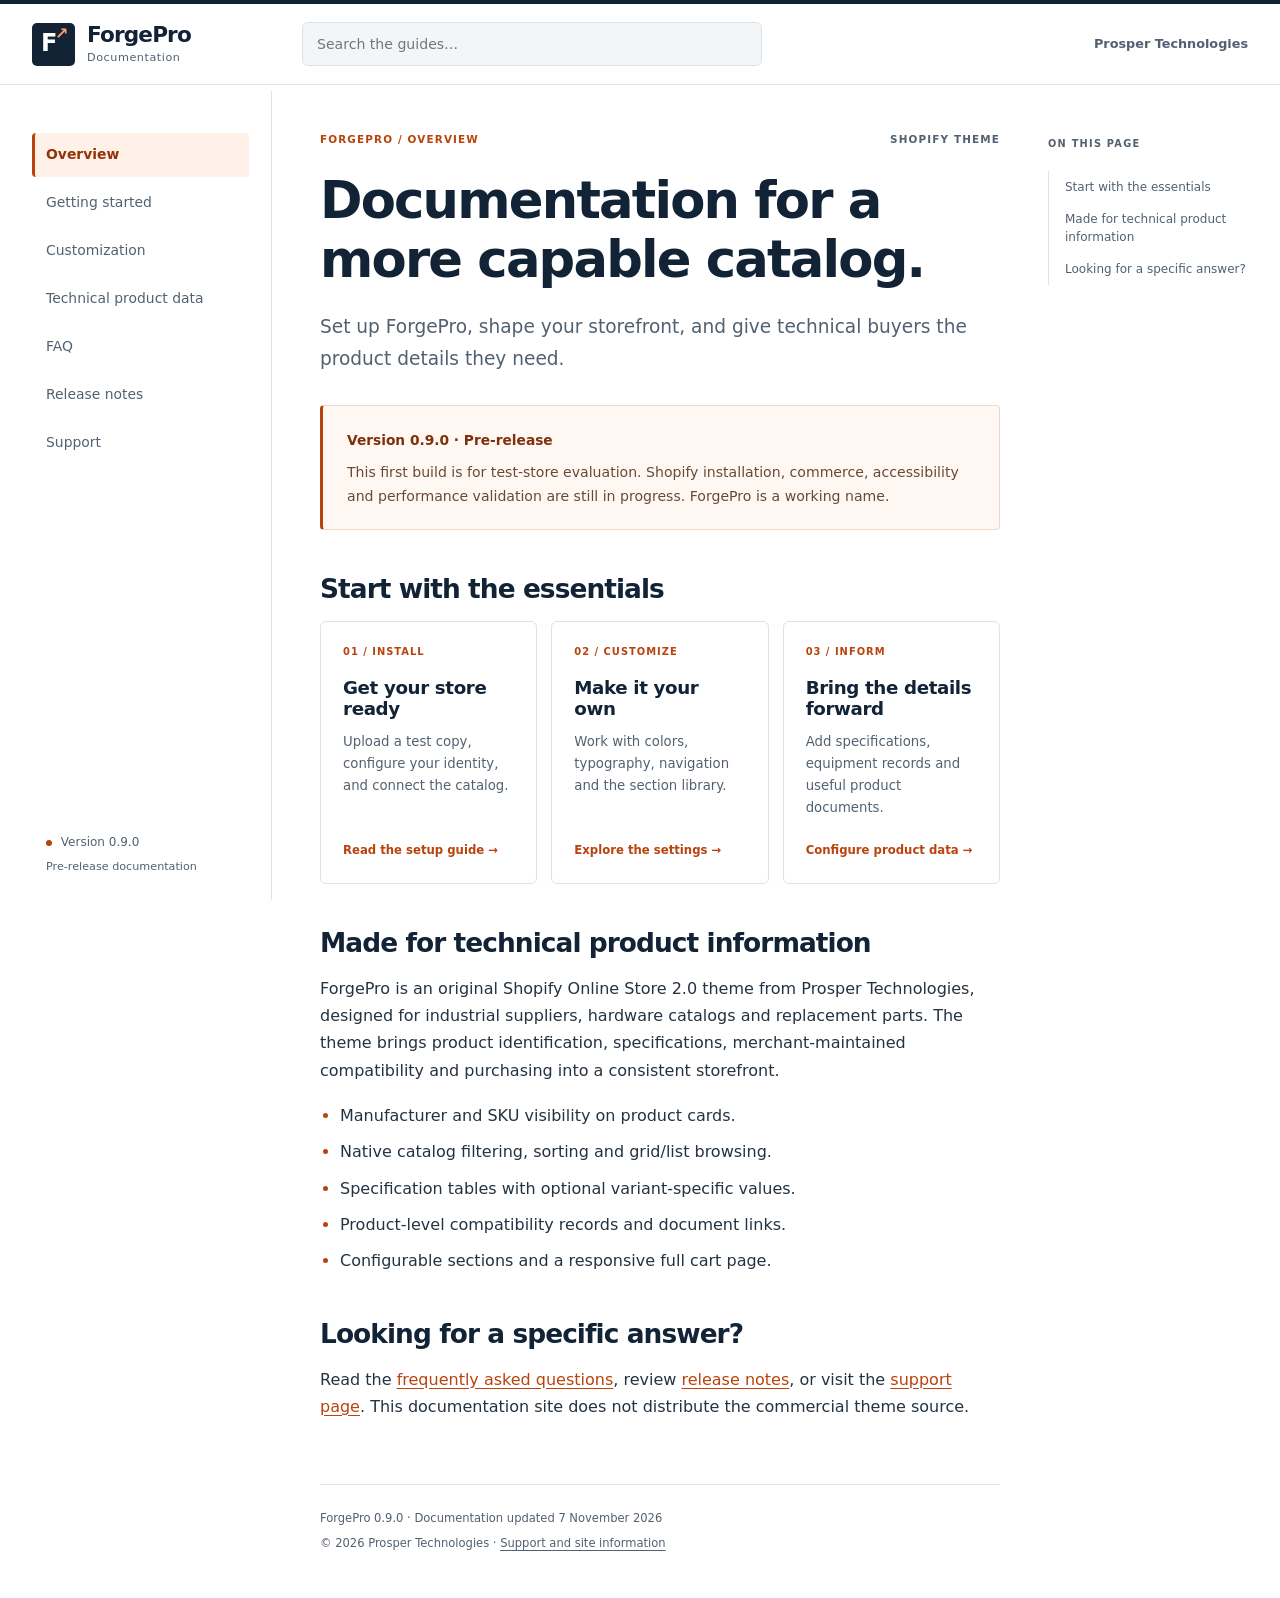
==== index.html @ eccab97f "Publish ForgePro documentation by Prosper Technologies" ====
<!doctype html><html lang="en"><head><meta charset="utf-8"><meta name="viewport" content="width=device-width, initial-scale=1"><title>Overview · ForgePro documentation · Prosper Technologies</title><meta name="description" content="Documentation for a more capable catalog. Setup and product-data guides for ForgePro by Prosper Technologies."><meta name="author" content="Prosper Technologies"><link rel="canonical" href="https://prospertechnology.github.io/forgepro-docs/"><meta property="og:title" content="ForgePro — Overview"><meta property="og:type" content="website"><meta property="og:description" content="Documentation by Prosper Technologies"><meta name="color-scheme" content="light"><link rel="icon" href="favicon.svg" type="image/svg+xml"><link rel="stylesheet" href="styles.css"><script src="search-data.js" defer></script><script src="search.js" defer></script></head><body><a class="skip" href="#content">Skip to content</a><header class="topbar"><div class="topbar-inner"><a class="brand" href="index.html"><span class="mark" aria-hidden="true">F<span>↗</span></span><span>ForgePro<small>Documentation</small></span></a><div class="search"><label class="sr-only" for="doc-search">Search documentation</label><input id="doc-search" type="search" placeholder="Search the guides…" autocomplete="off" aria-controls="search-results"><div id="search-results" role="region" aria-label="Documentation search results" hidden></div></div><a class="publisher" href="index.html">Prosper Technologies</a></div></header><div class="shell"><aside class="sidebar"><details open id="docs-nav"><summary>Documentation menu</summary><nav aria-label="Documentation"><a href="index.html" aria-current="page">Overview</a><a href="getting-started.html">Getting started</a><a href="customization.html">Customization</a><a href="technical-data.html">Technical product data</a><a href="faq.html">FAQ</a><a href="release-notes.html">Release notes</a><a href="support.html">Support</a></nav></details><div class="sidebar-foot"><span class="dot"></span> Version 0.9.0 <span class="small">Pre-release documentation</span></div></aside><main id="content" tabindex="-1"><div class="page-meta"><span>FORGEPRO / OVERVIEW</span><span>SHOPIFY THEME</span></div><h1>Documentation for a more capable catalog.</h1>
<p class="lead">Set up ForgePro, shape your storefront, and give technical buyers the product details they need.</p>
<div class="notice"><strong>Version 0.9.0 · Pre-release</strong><p>This first build is for test-store evaluation. Shopify installation, commerce, accessibility and performance validation are still in progress. ForgePro is a working name.</p></div>
<h2 id="begin">Start with the essentials</h2>
<div class="cards"><a class="card" href="getting-started.html"><span class="step">01 / INSTALL</span><h3>Get your store ready</h3><p>Upload a test copy, configure your identity, and connect the catalog.</p><span class="arrow">Read the setup guide →</span></a><a class="card" href="customization.html"><span class="step">02 / CUSTOMIZE</span><h3>Make it your own</h3><p>Work with colors, typography, navigation and the section library.</p><span class="arrow">Explore the settings →</span></a><a class="card" href="technical-data.html"><span class="step">03 / INFORM</span><h3>Bring the details forward</h3><p>Add specifications, equipment records and useful product documents.</p><span class="arrow">Configure product data →</span></a></div>
<h2 id="designed-for">Made for technical product information</h2><p>ForgePro is an original Shopify Online Store 2.0 theme from Prosper Technologies, designed for industrial suppliers, hardware catalogs and replacement parts. The theme brings product identification, specifications, merchant-maintained compatibility and purchasing into a consistent storefront.</p>
<ul class="checklist"><li>Manufacturer and SKU visibility on product cards.</li><li>Native catalog filtering, sorting and grid/list browsing.</li><li>Specification tables with optional variant-specific values.</li><li>Product-level compatibility records and document links.</li><li>Configurable sections and a responsive full cart page.</li></ul>
<h2 id="get-help">Looking for a specific answer?</h2><p>Read the <a href="faq.html">frequently asked questions</a>, review <a href="release-notes.html">release notes</a>, or visit the <a href="support.html">support page</a>. This documentation site does not distribute the commercial theme source.</p><footer class="article-footer"><p>ForgePro 0.9.0 · Documentation updated 7 November 2026</p><p>© 2026 Prosper Technologies · <a href="support.html">Support and site information</a></p></footer></main><aside class="outline"><p>ON THIS PAGE</p><nav aria-label="On this page"><a href="#begin">Start with the essentials</a><a href="#designed-for">Made for technical product information</a><a href="#get-help">Looking for a specific answer?</a></nav></aside></div></body></html>
---- styles.css ----
:root{--navy:#122336;--ink:#243342;--muted:#526171;--orange:#b9430c;--line:#dde3e8;--soft:#f3f6f8}*{box-sizing:border-box}html{scroll-padding-top:110px}body{margin:0;font-family:system-ui,-apple-system,BlinkMacSystemFont,"Segoe UI",sans-serif;font-size:16px;line-height:1.7;color:var(--ink);background:#fff}a{color:var(--orange);text-underline-offset:3px}a:hover{text-decoration-thickness:2px}:focus-visible{outline:3px solid #1667bc;outline-offset:4px}h1,h2,h3{color:var(--navy);line-height:1.16;letter-spacing:-.035em}h1{font-size:clamp(2.3rem,4vw,3.55rem);max-width:18ch;margin:22px 0}h2{font-size:1.65rem;margin:2.8rem 0 1rem;scroll-margin-top:110px}h3{font-size:1.14rem;letter-spacing:-.02em}p{margin:0 0 1.15rem}li{margin-bottom:9px}strong{font-weight:650}code{font-family:ui-monospace,Consolas,monospace;font-size:.86em;background:var(--soft);padding:3px 6px;border-radius:4px;overflow-wrap:anywhere}.sr-only{position:absolute;width:1px;height:1px;overflow:hidden;clip:rect(0,0,0,0)}.skip{position:fixed;top:8px;left:16px;background:white;padding:10px;z-index:1000;transform:translateY(-150%)}.skip:focus{transform:translateY(0)}.topbar{position:sticky;top:0;z-index:20;background:#fff;border-top:4px solid var(--navy);border-bottom:1px solid var(--line)}.topbar-inner{max-width:1600px;margin:auto;padding:18px 32px;display:flex;align-items:center;gap:40px}.brand{display:flex;gap:12px;align-items:center;text-decoration:none;color:var(--navy);font-weight:800;font-size:1.35rem;letter-spacing:-.04em;line-height:1.15;min-width:230px}.brand small{display:block;font-size:.7rem;font-weight:500;letter-spacing:.05em;color:var(--muted);margin-top:4px}.mark{display:flex;justify-content:center;align-items:center;background:var(--navy);width:43px;height:43px;color:white;font-size:24px;border-radius:5px;letter-spacing:-.1em}.mark span{font-size:16px;color:#ff9b65;align-self:start;padding-top:2px}.publisher{margin-left:auto;font-size:.8rem;color:var(--muted);font-weight:600;text-decoration:none;white-space:nowrap}.search{position:relative;width:100%;max-width:460px}.search input{width:100%;height:44px;border:1px solid var(--line);border-radius:6px;padding:10px 14px;background:var(--soft);color:var(--ink);font:inherit;font-size:.88rem}#search-results{position:absolute;inset-inline:0;top:calc(100% + 8px);background:white;border:1px solid var(--line);box-shadow:0 15px 40px #12233620;border-radius:6px;max-height:65vh;overflow:auto;padding:10px}#search-results a{display:block;padding:12px;border-top:1px solid var(--line);text-decoration:none}#search-results strong{display:block;color:var(--navy)}#search-results span{font-size:.8rem;color:var(--muted);display:block;margin-top:5px}.search-status{padding:6px 12px;font-size:.78rem;color:var(--muted);margin:0}.shell{max-width:1600px;margin:auto;display:grid;grid-template-columns:240px minmax(0,820px) 200px;gap:48px;padding:0 32px}.sidebar{padding:42px 0 24px;border-right:1px solid var(--line);position:sticky;top:91px;align-self:start;height:calc(100vh - 91px);display:flex;flex-direction:column}.sidebar summary{display:none}.sidebar nav{display:grid;gap:4px;padding-right:22px}.sidebar nav a{color:var(--muted);font-size:.87rem;text-decoration:none;padding:10px 14px;border-radius:4px;min-height:44px}.sidebar nav a:hover{background:var(--soft);color:var(--navy)}.sidebar nav [aria-current]{background:#fff0e8;color:#923206;border-left:3px solid var(--orange);padding-left:11px;font-weight:650}.sidebar-foot{margin-top:auto;color:var(--muted);font-size:.75rem;padding:24px 14px 0}.sidebar-foot .small{display:block;font-size:.7rem;margin-top:5px}.dot{display:inline-block;width:6px;height:6px;border-radius:50%;background:var(--orange);margin-right:5px}main{min-width:0;padding:46px 0 40px}.page-meta{display:flex;justify-content:space-between;gap:20px;font-size:.65rem;letter-spacing:.11em;font-weight:700;color:var(--muted)}.page-meta span:first-child{color:var(--orange)}.lead{font-size:1.16rem;line-height:1.7;color:var(--muted);max-width:60ch;margin-bottom:30px}.notice{border:1px solid #eed8c9;border-left:3px solid var(--orange);padding:20px 24px;background:#fff8f2;border-radius:4px;margin:28px 0}.notice strong{font-size:.86rem;color:#7d300e}.notice p{font-size:.88rem;margin:8px 0 0;color:#674936}.cards{display:grid;grid-template-columns:repeat(3,minmax(0,1fr));gap:14px}.card{border:1px solid var(--line);border-radius:6px;padding:22px;text-decoration:none;display:flex;flex-direction:column;transition:border-color .12s}.card:hover{border-color:var(--orange)}.card .step{font-size:.62rem;letter-spacing:.1em;font-weight:700;color:var(--orange)}.card h3{margin:16px 0 12px}.card p{font-size:.83rem;color:var(--muted);line-height:1.65;margin-bottom:22px}.card .arrow{font-size:.73rem;font-weight:650;margin-top:auto;color:var(--orange)}.checklist{padding-left:20px}.checklist li::marker{color:var(--orange)}.outline{position:sticky;align-self:start;top:136px;font-size:.75rem;padding-top:0}.outline p{font-size:.61rem;letter-spacing:.13em;color:var(--muted);font-weight:700}.outline nav{display:grid;border-left:1px solid var(--line)}.outline a{padding:7px 0 7px 16px;line-height:1.5;text-decoration:none;color:var(--muted)}.article-footer{margin-top:64px;padding-top:24px;border-top:1px solid var(--line);font-size:.72rem;color:var(--muted)}.article-footer p{margin-bottom:5px}.article-footer a{color:var(--muted)}.button{display:inline-flex;align-items:center;gap:20px;min-height:48px;padding:11px 20px;border-radius:4px;background:var(--orange);color:white;text-decoration:none;font-weight:650;font-size:.87rem}.table-wrap{overflow:auto;border:1px solid var(--line);border-radius:5px;margin:20px 0}table{width:100%;border-collapse:collapse;font-size:.85rem;text-align:left}th,td{padding:15px 18px;border-bottom:1px solid var(--line);vertical-align:top}thead{background:var(--soft)}tbody tr:last-child>*{border-bottom:0}th:first-child{min-width:175px}dl{margin:20px 0}dt{font-weight:700;margin-top:24px;color:var(--navy)}dd{margin:8px 0 0;color:var(--muted)}details:not(#docs-nav){border-top:1px solid var(--line);padding:18px 0}details:not(#docs-nav):last-of-type{border-bottom:1px solid var(--line)}details:not(#docs-nav) summary{cursor:pointer;font-weight:650;min-height:32px;color:var(--navy)}details:not(#docs-nav) p{margin:16px 0 4px;font-size:.94rem}.version-tag{display:block;color:var(--muted);font-size:.75rem;font-weight:500;letter-spacing:0;margin-top:10px}[hidden]{display:none!important}@media(min-width:1500px){.shell{gap:64px;grid-template-columns:240px minmax(0,880px) 200px}}@media(max-width:1200px){.outline{display:none}.shell{grid-template-columns:215px minmax(0,1fr);gap:36px}.brand{min-width:215px}.topbar-inner{gap:36px}.publisher{font-size:.7rem}.cards{grid-template-columns:1fr}.card{padding:22px}.card h3{margin:10px 0}.card p{margin-bottom:16px}}@media(max-width:760px){.topbar-inner{padding:14px 18px;flex-wrap:wrap;gap:14px}.brand{min-width:0;font-size:1.2rem}.mark{width:37px;height:37px}.publisher{font-size:.64rem;max-width:120px;white-space:normal;text-align:right}.search{order:3;max-width:none}.shell{display:block;padding:0 20px}.sidebar{position:static;display:block;height:auto;padding:15px 0;border-right:0;border-bottom:1px solid var(--line)}.sidebar summary{display:block;cursor:pointer;font-size:.84rem;font-weight:650;min-height:28px}.sidebar summary::after{content:' +';color:var(--orange)}.sidebar details[open] summary::after{content:' −'}.sidebar nav{margin-top:12px;padding-right:0}.sidebar-foot{display:none}main{padding-top:28px}.page-meta{font-size:.56rem}.page-meta span:last-child{display:none}h1{font-size:2.35rem;margin:18px 0;max-width:18ch}h2{font-size:1.45rem;scroll-margin-top:170px}.lead{font-size:1.04rem}.notice{padding:18px}.cards{grid-template-columns:1fr}.card{padding:22px}.article-footer{margin-top:45px}.button{width:100%;justify-content:space-between}html{scroll-padding-top:170px}}@media(prefers-reduced-motion:reduce){.card{transition:none}}
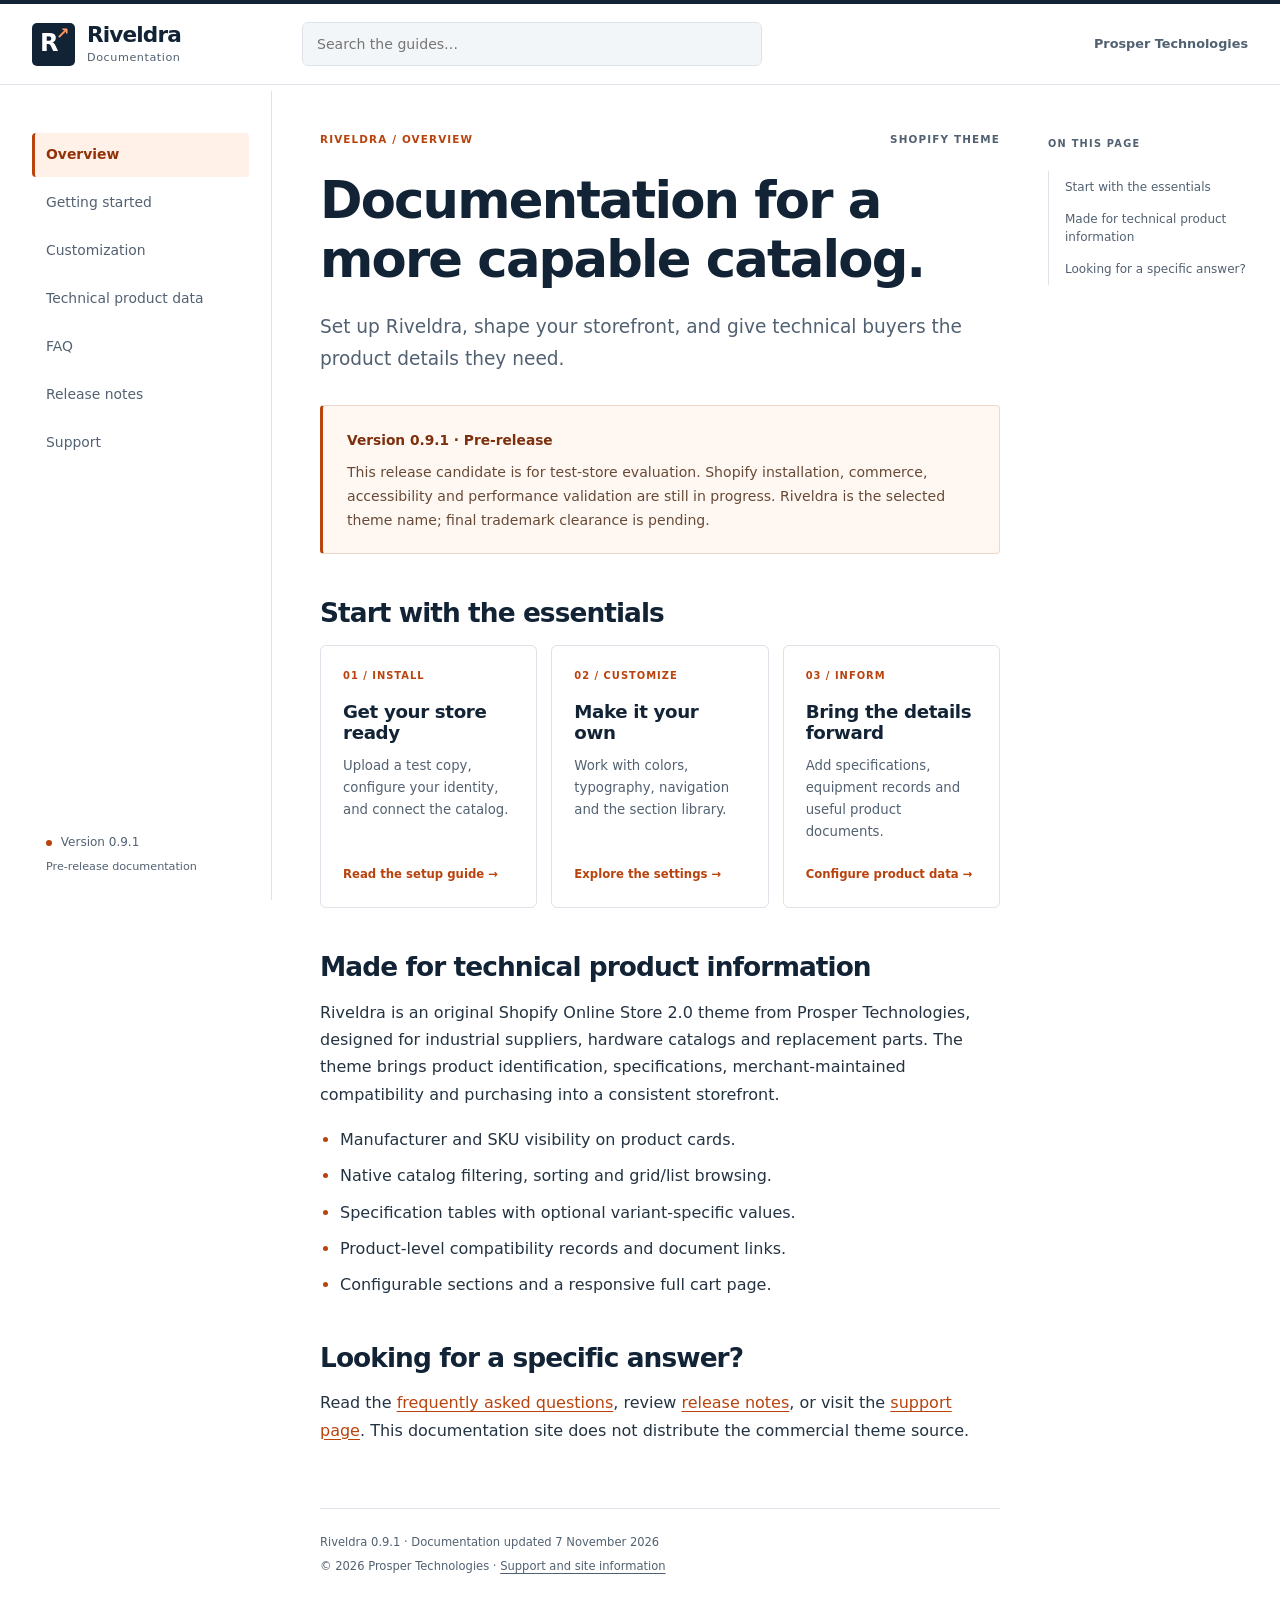
==== commit 7749f947: "Adopt Riveldra branding for theme documentation" ====
--- a/index.html
+++ b/index.html
@@ -1,8 +1,159 @@
-<!doctype html><html lang="en"><head><meta charset="utf-8"><meta name="viewport" content="width=device-width, initial-scale=1"><title>Overview · ForgePro documentation · Prosper Technologies</title><meta name="description" content="Documentation for a more capable catalog. Setup and product-data guides for ForgePro by Prosper Technologies."><meta name="author" content="Prosper Technologies"><link rel="canonical" href="https://prospertechnology.github.io/forgepro-docs/"><meta property="og:title" content="ForgePro — Overview"><meta property="og:type" content="website"><meta property="og:description" content="Documentation by Prosper Technologies"><meta name="color-scheme" content="light"><link rel="icon" href="favicon.svg" type="image/svg+xml"><link rel="stylesheet" href="styles.css"><script src="search-data.js" defer></script><script src="search.js" defer></script></head><body><a class="skip" href="#content">Skip to content</a><header class="topbar"><div class="topbar-inner"><a class="brand" href="index.html"><span class="mark" aria-hidden="true">F<span>↗</span></span><span>ForgePro<small>Documentation</small></span></a><div class="search"><label class="sr-only" for="doc-search">Search documentation</label><input id="doc-search" type="search" placeholder="Search the guides…" autocomplete="off" aria-controls="search-results"><div id="search-results" role="region" aria-label="Documentation search results" hidden></div></div><a class="publisher" href="index.html">Prosper Technologies</a></div></header><div class="shell"><aside class="sidebar"><details open id="docs-nav"><summary>Documentation menu</summary><nav aria-label="Documentation"><a href="index.html" aria-current="page">Overview</a><a href="getting-started.html">Getting started</a><a href="customization.html">Customization</a><a href="technical-data.html">Technical product data</a><a href="faq.html">FAQ</a><a href="release-notes.html">Release notes</a><a href="support.html">Support</a></nav></details><div class="sidebar-foot"><span class="dot"></span> Version 0.9.0 <span class="small">Pre-release documentation</span></div></aside><main id="content" tabindex="-1"><div class="page-meta"><span>FORGEPRO / OVERVIEW</span><span>SHOPIFY THEME</span></div><h1>Documentation for a more capable catalog.</h1>
-<p class="lead">Set up ForgePro, shape your storefront, and give technical buyers the product details they need.</p>
-<div class="notice"><strong>Version 0.9.0 · Pre-release</strong><p>This first build is for test-store evaluation. Shopify installation, commerce, accessibility and performance validation are still in progress. ForgePro is a working name.</p></div>
-<h2 id="begin">Start with the essentials</h2>
-<div class="cards"><a class="card" href="getting-started.html"><span class="step">01 / INSTALL</span><h3>Get your store ready</h3><p>Upload a test copy, configure your identity, and connect the catalog.</p><span class="arrow">Read the setup guide →</span></a><a class="card" href="customization.html"><span class="step">02 / CUSTOMIZE</span><h3>Make it your own</h3><p>Work with colors, typography, navigation and the section library.</p><span class="arrow">Explore the settings →</span></a><a class="card" href="technical-data.html"><span class="step">03 / INFORM</span><h3>Bring the details forward</h3><p>Add specifications, equipment records and useful product documents.</p><span class="arrow">Configure product data →</span></a></div>
-<h2 id="designed-for">Made for technical product information</h2><p>ForgePro is an original Shopify Online Store 2.0 theme from Prosper Technologies, designed for industrial suppliers, hardware catalogs and replacement parts. The theme brings product identification, specifications, merchant-maintained compatibility and purchasing into a consistent storefront.</p>
-<ul class="checklist"><li>Manufacturer and SKU visibility on product cards.</li><li>Native catalog filtering, sorting and grid/list browsing.</li><li>Specification tables with optional variant-specific values.</li><li>Product-level compatibility records and document links.</li><li>Configurable sections and a responsive full cart page.</li></ul>
-<h2 id="get-help">Looking for a specific answer?</h2><p>Read the <a href="faq.html">frequently asked questions</a>, review <a href="release-notes.html">release notes</a>, or visit the <a href="support.html">support page</a>. This documentation site does not distribute the commercial theme source.</p><footer class="article-footer"><p>ForgePro 0.9.0 · Documentation updated 7 November 2026</p><p>© 2026 Prosper Technologies · <a href="support.html">Support and site information</a></p></footer></main><aside class="outline"><p>ON THIS PAGE</p><nav aria-label="On this page"><a href="#begin">Start with the essentials</a><a href="#designed-for">Made for technical product information</a><a href="#get-help">Looking for a specific answer?</a></nav></aside></div></body></html>
+<!doctype html>
+<html lang="en">
+  <head>
+    <meta charset="utf-8" />
+    <meta name="viewport" content="width=device-width, initial-scale=1" />
+    <title>Overview · Riveldra documentation · Prosper Technologies</title>
+    <meta
+      name="description"
+      content="Documentation for a more capable catalog. Setup and product-data guides for Riveldra by Prosper Technologies."
+    />
+    <meta name="author" content="Prosper Technologies" />
+    <link
+      rel="canonical"
+      href="https://prospertechnology.github.io/riveldra-docs/"
+    />
+    <meta property="og:title" content="Riveldra — Overview" />
+    <meta property="og:type" content="website" />
+    <meta
+      property="og:description"
+      content="Documentation by Prosper Technologies"
+    />
+    <meta name="color-scheme" content="light" />
+    <link rel="icon" href="favicon.svg" type="image/svg+xml" />
+    <link rel="stylesheet" href="styles.css" />
+    <script src="search-data.js" defer></script>
+    <script src="search.js" defer></script>
+  </head>
+  <body>
+    <a class="skip" href="#content">Skip to content</a>
+    <header class="topbar">
+      <div class="topbar-inner">
+        <a class="brand" href="index.html"
+          ><span class="mark" aria-hidden="true">R<span>↗</span></span
+          ><span>Riveldra<small>Documentation</small></span></a
+        >
+        <div class="search">
+          <label class="sr-only" for="doc-search">Search documentation</label
+          ><input
+            id="doc-search"
+            type="search"
+            placeholder="Search the guides…"
+            autocomplete="off"
+            aria-controls="search-results"
+          />
+          <div
+            id="search-results"
+            role="region"
+            aria-label="Documentation search results"
+            hidden
+          ></div>
+        </div>
+        <a class="publisher" href="index.html">Prosper Technologies</a>
+      </div>
+    </header>
+    <div class="shell">
+      <aside class="sidebar" aria-label="Documentation navigation">
+        <details open id="docs-nav">
+          <summary>Documentation menu</summary>
+          <nav aria-label="Documentation">
+            <a href="index.html" aria-current="page">Overview</a
+            ><a href="getting-started.html">Getting started</a
+            ><a href="customization.html">Customization</a
+            ><a href="technical-data.html">Technical product data</a
+            ><a href="faq.html">FAQ</a
+            ><a href="release-notes.html">Release notes</a
+            ><a href="support.html">Support</a>
+          </nav>
+        </details>
+        <div class="sidebar-foot">
+          <span class="dot"></span> Version 0.9.1
+          <span class="small">Pre-release documentation</span>
+        </div>
+      </aside>
+      <main id="content" tabindex="-1">
+        <div class="page-meta">
+          <span>RIVELDRA / OVERVIEW</span><span>SHOPIFY THEME</span>
+        </div>
+        <h1>Documentation for a more capable catalog.</h1>
+        <p class="lead">
+          Set up Riveldra, shape your storefront, and give technical buyers the
+          product details they need.
+        </p>
+        <div class="notice">
+          <strong>Version 0.9.1 · Pre-release</strong>
+          <p>
+            This release candidate is for test-store evaluation. Shopify
+            installation, commerce, accessibility and performance validation are
+            still in progress. Riveldra is the selected theme name; final
+            trademark clearance is pending.
+          </p>
+        </div>
+        <h2 id="begin">Start with the essentials</h2>
+        <div class="cards">
+          <a class="card" href="getting-started.html"
+            ><span class="step">01 / INSTALL</span>
+            <h3>Get your store ready</h3>
+            <p>
+              Upload a test copy, configure your identity, and connect the
+              catalog.
+            </p>
+            <span class="arrow">Read the setup guide →</span></a
+          ><a class="card" href="customization.html"
+            ><span class="step">02 / CUSTOMIZE</span>
+            <h3>Make it your own</h3>
+            <p>
+              Work with colors, typography, navigation and the section library.
+            </p>
+            <span class="arrow">Explore the settings →</span></a
+          ><a class="card" href="technical-data.html"
+            ><span class="step">03 / INFORM</span>
+            <h3>Bring the details forward</h3>
+            <p>
+              Add specifications, equipment records and useful product
+              documents.
+            </p>
+            <span class="arrow">Configure product data →</span></a
+          >
+        </div>
+        <h2 id="designed-for">Made for technical product information</h2>
+        <p>
+          Riveldra is an original Shopify Online Store 2.0 theme from Prosper
+          Technologies, designed for industrial suppliers, hardware catalogs and
+          replacement parts. The theme brings product identification,
+          specifications, merchant-maintained compatibility and purchasing into
+          a consistent storefront.
+        </p>
+        <ul class="checklist">
+          <li>Manufacturer and SKU visibility on product cards.</li>
+          <li>Native catalog filtering, sorting and grid/list browsing.</li>
+          <li>Specification tables with optional variant-specific values.</li>
+          <li>Product-level compatibility records and document links.</li>
+          <li>Configurable sections and a responsive full cart page.</li>
+        </ul>
+        <h2 id="get-help">Looking for a specific answer?</h2>
+        <p>
+          Read the <a href="faq.html">frequently asked questions</a>, review
+          <a href="release-notes.html">release notes</a>, or visit the
+          <a href="support.html">support page</a>. This documentation site does
+          not distribute the commercial theme source.
+        </p>
+        <footer class="article-footer">
+          <p>Riveldra 0.9.1 · Documentation updated 7 November 2026</p>
+          <p>
+            © 2026 Prosper Technologies ·
+            <a href="support.html">Support and site information</a>
+          </p>
+        </footer>
+      </main>
+      <aside class="outline" aria-label="Article outline">
+        <p>ON THIS PAGE</p>
+        <nav aria-label="On this page">
+          <a href="#begin">Start with the essentials</a
+          ><a href="#designed-for">Made for technical product information</a
+          ><a href="#get-help">Looking for a specific answer?</a>
+        </nav>
+      </aside>
+    </div>
+  </body>
+</html>
--- a/styles.css
+++ b/styles.css
@@ -1 +1,610 @@
-:root{--navy:#122336;--ink:#243342;--muted:#526171;--orange:#b9430c;--line:#dde3e8;--soft:#f3f6f8}*{box-sizing:border-box}html{scroll-padding-top:110px}body{margin:0;font-family:system-ui,-apple-system,BlinkMacSystemFont,"Segoe UI",sans-serif;font-size:16px;line-height:1.7;color:var(--ink);background:#fff}a{color:var(--orange);text-underline-offset:3px}a:hover{text-decoration-thickness:2px}:focus-visible{outline:3px solid #1667bc;outline-offset:4px}h1,h2,h3{color:var(--navy);line-height:1.16;letter-spacing:-.035em}h1{font-size:clamp(2.3rem,4vw,3.55rem);max-width:18ch;margin:22px 0}h2{font-size:1.65rem;margin:2.8rem 0 1rem;scroll-margin-top:110px}h3{font-size:1.14rem;letter-spacing:-.02em}p{margin:0 0 1.15rem}li{margin-bottom:9px}strong{font-weight:650}code{font-family:ui-monospace,Consolas,monospace;font-size:.86em;background:var(--soft);padding:3px 6px;border-radius:4px;overflow-wrap:anywhere}.sr-only{position:absolute;width:1px;height:1px;overflow:hidden;clip:rect(0,0,0,0)}.skip{position:fixed;top:8px;left:16px;background:white;padding:10px;z-index:1000;transform:translateY(-150%)}.skip:focus{transform:translateY(0)}.topbar{position:sticky;top:0;z-index:20;background:#fff;border-top:4px solid var(--navy);border-bottom:1px solid var(--line)}.topbar-inner{max-width:1600px;margin:auto;padding:18px 32px;display:flex;align-items:center;gap:40px}.brand{display:flex;gap:12px;align-items:center;text-decoration:none;color:var(--navy);font-weight:800;font-size:1.35rem;letter-spacing:-.04em;line-height:1.15;min-width:230px}.brand small{display:block;font-size:.7rem;font-weight:500;letter-spacing:.05em;color:var(--muted);margin-top:4px}.mark{display:flex;justify-content:center;align-items:center;background:var(--navy);width:43px;height:43px;color:white;font-size:24px;border-radius:5px;letter-spacing:-.1em}.mark span{font-size:16px;color:#ff9b65;align-self:start;padding-top:2px}.publisher{margin-left:auto;font-size:.8rem;color:var(--muted);font-weight:600;text-decoration:none;white-space:nowrap}.search{position:relative;width:100%;max-width:460px}.search input{width:100%;height:44px;border:1px solid var(--line);border-radius:6px;padding:10px 14px;background:var(--soft);color:var(--ink);font:inherit;font-size:.88rem}#search-results{position:absolute;inset-inline:0;top:calc(100% + 8px);background:white;border:1px solid var(--line);box-shadow:0 15px 40px #12233620;border-radius:6px;max-height:65vh;overflow:auto;padding:10px}#search-results a{display:block;padding:12px;border-top:1px solid var(--line);text-decoration:none}#search-results strong{display:block;color:var(--navy)}#search-results span{font-size:.8rem;color:var(--muted);display:block;margin-top:5px}.search-status{padding:6px 12px;font-size:.78rem;color:var(--muted);margin:0}.shell{max-width:1600px;margin:auto;display:grid;grid-template-columns:240px minmax(0,820px) 200px;gap:48px;padding:0 32px}.sidebar{padding:42px 0 24px;border-right:1px solid var(--line);position:sticky;top:91px;align-self:start;height:calc(100vh - 91px);display:flex;flex-direction:column}.sidebar summary{display:none}.sidebar nav{display:grid;gap:4px;padding-right:22px}.sidebar nav a{color:var(--muted);font-size:.87rem;text-decoration:none;padding:10px 14px;border-radius:4px;min-height:44px}.sidebar nav a:hover{background:var(--soft);color:var(--navy)}.sidebar nav [aria-current]{background:#fff0e8;color:#923206;border-left:3px solid var(--orange);padding-left:11px;font-weight:650}.sidebar-foot{margin-top:auto;color:var(--muted);font-size:.75rem;padding:24px 14px 0}.sidebar-foot .small{display:block;font-size:.7rem;margin-top:5px}.dot{display:inline-block;width:6px;height:6px;border-radius:50%;background:var(--orange);margin-right:5px}main{min-width:0;padding:46px 0 40px}.page-meta{display:flex;justify-content:space-between;gap:20px;font-size:.65rem;letter-spacing:.11em;font-weight:700;color:var(--muted)}.page-meta span:first-child{color:var(--orange)}.lead{font-size:1.16rem;line-height:1.7;color:var(--muted);max-width:60ch;margin-bottom:30px}.notice{border:1px solid #eed8c9;border-left:3px solid var(--orange);padding:20px 24px;background:#fff8f2;border-radius:4px;margin:28px 0}.notice strong{font-size:.86rem;color:#7d300e}.notice p{font-size:.88rem;margin:8px 0 0;color:#674936}.cards{display:grid;grid-template-columns:repeat(3,minmax(0,1fr));gap:14px}.card{border:1px solid var(--line);border-radius:6px;padding:22px;text-decoration:none;display:flex;flex-direction:column;transition:border-color .12s}.card:hover{border-color:var(--orange)}.card .step{font-size:.62rem;letter-spacing:.1em;font-weight:700;color:var(--orange)}.card h3{margin:16px 0 12px}.card p{font-size:.83rem;color:var(--muted);line-height:1.65;margin-bottom:22px}.card .arrow{font-size:.73rem;font-weight:650;margin-top:auto;color:var(--orange)}.checklist{padding-left:20px}.checklist li::marker{color:var(--orange)}.outline{position:sticky;align-self:start;top:136px;font-size:.75rem;padding-top:0}.outline p{font-size:.61rem;letter-spacing:.13em;color:var(--muted);font-weight:700}.outline nav{display:grid;border-left:1px solid var(--line)}.outline a{padding:7px 0 7px 16px;line-height:1.5;text-decoration:none;color:var(--muted)}.article-footer{margin-top:64px;padding-top:24px;border-top:1px solid var(--line);font-size:.72rem;color:var(--muted)}.article-footer p{margin-bottom:5px}.article-footer a{color:var(--muted)}.button{display:inline-flex;align-items:center;gap:20px;min-height:48px;padding:11px 20px;border-radius:4px;background:var(--orange);color:white;text-decoration:none;font-weight:650;font-size:.87rem}.table-wrap{overflow:auto;border:1px solid var(--line);border-radius:5px;margin:20px 0}table{width:100%;border-collapse:collapse;font-size:.85rem;text-align:left}th,td{padding:15px 18px;border-bottom:1px solid var(--line);vertical-align:top}thead{background:var(--soft)}tbody tr:last-child>*{border-bottom:0}th:first-child{min-width:175px}dl{margin:20px 0}dt{font-weight:700;margin-top:24px;color:var(--navy)}dd{margin:8px 0 0;color:var(--muted)}details:not(#docs-nav){border-top:1px solid var(--line);padding:18px 0}details:not(#docs-nav):last-of-type{border-bottom:1px solid var(--line)}details:not(#docs-nav) summary{cursor:pointer;font-weight:650;min-height:32px;color:var(--navy)}details:not(#docs-nav) p{margin:16px 0 4px;font-size:.94rem}.version-tag{display:block;color:var(--muted);font-size:.75rem;font-weight:500;letter-spacing:0;margin-top:10px}[hidden]{display:none!important}@media(min-width:1500px){.shell{gap:64px;grid-template-columns:240px minmax(0,880px) 200px}}@media(max-width:1200px){.outline{display:none}.shell{grid-template-columns:215px minmax(0,1fr);gap:36px}.brand{min-width:215px}.topbar-inner{gap:36px}.publisher{font-size:.7rem}.cards{grid-template-columns:1fr}.card{padding:22px}.card h3{margin:10px 0}.card p{margin-bottom:16px}}@media(max-width:760px){.topbar-inner{padding:14px 18px;flex-wrap:wrap;gap:14px}.brand{min-width:0;font-size:1.2rem}.mark{width:37px;height:37px}.publisher{font-size:.64rem;max-width:120px;white-space:normal;text-align:right}.search{order:3;max-width:none}.shell{display:block;padding:0 20px}.sidebar{position:static;display:block;height:auto;padding:15px 0;border-right:0;border-bottom:1px solid var(--line)}.sidebar summary{display:block;cursor:pointer;font-size:.84rem;font-weight:650;min-height:28px}.sidebar summary::after{content:' +';color:var(--orange)}.sidebar details[open] summary::after{content:' −'}.sidebar nav{margin-top:12px;padding-right:0}.sidebar-foot{display:none}main{padding-top:28px}.page-meta{font-size:.56rem}.page-meta span:last-child{display:none}h1{font-size:2.35rem;margin:18px 0;max-width:18ch}h2{font-size:1.45rem;scroll-margin-top:170px}.lead{font-size:1.04rem}.notice{padding:18px}.cards{grid-template-columns:1fr}.card{padding:22px}.article-footer{margin-top:45px}.button{width:100%;justify-content:space-between}html{scroll-padding-top:170px}}@media(prefers-reduced-motion:reduce){.card{transition:none}}
+:root {
+  --navy: #122336;
+  --ink: #243342;
+  --muted: #526171;
+  --orange: #b9430c;
+  --line: #dde3e8;
+  --soft: #f3f6f8;
+}
+* {
+  box-sizing: border-box;
+}
+html {
+  scroll-padding-top: 110px;
+}
+body {
+  margin: 0;
+  font-family:
+    system-ui,
+    -apple-system,
+    BlinkMacSystemFont,
+    "Segoe UI",
+    sans-serif;
+  font-size: 16px;
+  line-height: 1.7;
+  color: var(--ink);
+  background: #fff;
+}
+a {
+  color: var(--orange);
+  text-underline-offset: 3px;
+}
+a:hover {
+  text-decoration-thickness: 2px;
+}
+:focus-visible {
+  outline: 3px solid #1667bc;
+  outline-offset: 4px;
+}
+h1,
+h2,
+h3 {
+  color: var(--navy);
+  line-height: 1.16;
+  letter-spacing: -0.035em;
+}
+h1 {
+  font-size: clamp(2.3rem, 4vw, 3.55rem);
+  max-width: 18ch;
+  margin: 22px 0;
+}
+h2 {
+  font-size: 1.65rem;
+  margin: 2.8rem 0 1rem;
+  scroll-margin-top: 110px;
+}
+h3 {
+  font-size: 1.14rem;
+  letter-spacing: -0.02em;
+}
+p {
+  margin: 0 0 1.15rem;
+}
+li {
+  margin-bottom: 9px;
+}
+strong {
+  font-weight: 650;
+}
+code {
+  font-family: ui-monospace, Consolas, monospace;
+  font-size: 0.86em;
+  background: var(--soft);
+  padding: 3px 6px;
+  border-radius: 4px;
+  overflow-wrap: anywhere;
+}
+.sr-only {
+  position: absolute;
+  width: 1px;
+  height: 1px;
+  overflow: hidden;
+  clip: rect(0, 0, 0, 0);
+}
+.skip {
+  position: fixed;
+  top: 8px;
+  left: 16px;
+  background: white;
+  padding: 10px;
+  z-index: 1000;
+  transform: translateY(-150%);
+}
+.skip:focus {
+  transform: translateY(0);
+}
+.topbar {
+  position: sticky;
+  top: 0;
+  z-index: 20;
+  background: #fff;
+  border-top: 4px solid var(--navy);
+  border-bottom: 1px solid var(--line);
+}
+.topbar-inner {
+  max-width: 1600px;
+  margin: auto;
+  padding: 18px 32px;
+  display: flex;
+  align-items: center;
+  gap: 40px;
+}
+.brand {
+  display: flex;
+  gap: 12px;
+  align-items: center;
+  text-decoration: none;
+  color: var(--navy);
+  font-weight: 800;
+  font-size: 1.35rem;
+  letter-spacing: -0.04em;
+  line-height: 1.15;
+  min-width: 230px;
+}
+.brand small {
+  display: block;
+  font-size: 0.7rem;
+  font-weight: 500;
+  letter-spacing: 0.05em;
+  color: var(--muted);
+  margin-top: 4px;
+}
+.mark {
+  display: flex;
+  justify-content: center;
+  align-items: center;
+  background: var(--navy);
+  width: 43px;
+  height: 43px;
+  color: white;
+  font-size: 24px;
+  border-radius: 5px;
+  letter-spacing: -0.1em;
+}
+.mark span {
+  font-size: 16px;
+  color: #ff9b65;
+  align-self: start;
+  padding-top: 2px;
+}
+.publisher {
+  margin-left: auto;
+  font-size: 0.8rem;
+  color: var(--muted);
+  font-weight: 600;
+  text-decoration: none;
+  white-space: nowrap;
+}
+.search {
+  position: relative;
+  width: 100%;
+  max-width: 460px;
+}
+.search input {
+  width: 100%;
+  height: 44px;
+  border: 1px solid var(--line);
+  border-radius: 6px;
+  padding: 10px 14px;
+  background: var(--soft);
+  color: var(--ink);
+  font: inherit;
+  font-size: 0.88rem;
+}
+#search-results {
+  position: absolute;
+  inset-inline: 0;
+  top: calc(100% + 8px);
+  background: white;
+  border: 1px solid var(--line);
+  box-shadow: 0 15px 40px #12233620;
+  border-radius: 6px;
+  max-height: 65vh;
+  overflow: auto;
+  padding: 10px;
+}
+#search-results a {
+  display: block;
+  padding: 12px;
+  border-top: 1px solid var(--line);
+  text-decoration: none;
+}
+#search-results strong {
+  display: block;
+  color: var(--navy);
+}
+#search-results span {
+  font-size: 0.8rem;
+  color: var(--muted);
+  display: block;
+  margin-top: 5px;
+}
+.search-status {
+  padding: 6px 12px;
+  font-size: 0.78rem;
+  color: var(--muted);
+  margin: 0;
+}
+.shell {
+  max-width: 1600px;
+  margin: auto;
+  display: grid;
+  grid-template-columns: 240px minmax(0, 820px) 200px;
+  gap: 48px;
+  padding: 0 32px;
+}
+.sidebar {
+  padding: 42px 0 24px;
+  border-right: 1px solid var(--line);
+  position: sticky;
+  top: 91px;
+  align-self: start;
+  height: calc(100vh - 91px);
+  display: flex;
+  flex-direction: column;
+}
+.sidebar summary {
+  display: none;
+}
+.sidebar nav {
+  display: grid;
+  gap: 4px;
+  padding-right: 22px;
+}
+.sidebar nav a {
+  color: var(--muted);
+  font-size: 0.87rem;
+  text-decoration: none;
+  padding: 10px 14px;
+  border-radius: 4px;
+  min-height: 44px;
+}
+.sidebar nav a:hover {
+  background: var(--soft);
+  color: var(--navy);
+}
+.sidebar nav [aria-current] {
+  background: #fff0e8;
+  color: #923206;
+  border-left: 3px solid var(--orange);
+  padding-left: 11px;
+  font-weight: 650;
+}
+.sidebar-foot {
+  margin-top: auto;
+  color: var(--muted);
+  font-size: 0.75rem;
+  padding: 24px 14px 0;
+}
+.sidebar-foot .small {
+  display: block;
+  font-size: 0.7rem;
+  margin-top: 5px;
+}
+.dot {
+  display: inline-block;
+  width: 6px;
+  height: 6px;
+  border-radius: 50%;
+  background: var(--orange);
+  margin-right: 5px;
+}
+main {
+  min-width: 0;
+  padding: 46px 0 40px;
+}
+.page-meta {
+  display: flex;
+  justify-content: space-between;
+  gap: 20px;
+  font-size: 0.65rem;
+  letter-spacing: 0.11em;
+  font-weight: 700;
+  color: var(--muted);
+}
+.page-meta span:first-child {
+  color: var(--orange);
+}
+.lead {
+  font-size: 1.16rem;
+  line-height: 1.7;
+  color: var(--muted);
+  max-width: 60ch;
+  margin-bottom: 30px;
+}
+.notice {
+  border: 1px solid #eed8c9;
+  border-left: 3px solid var(--orange);
+  padding: 20px 24px;
+  background: #fff8f2;
+  border-radius: 4px;
+  margin: 28px 0;
+}
+.notice strong {
+  font-size: 0.86rem;
+  color: #7d300e;
+}
+.notice p {
+  font-size: 0.88rem;
+  margin: 8px 0 0;
+  color: #674936;
+}
+.cards {
+  display: grid;
+  grid-template-columns: repeat(3, minmax(0, 1fr));
+  gap: 14px;
+}
+.card {
+  border: 1px solid var(--line);
+  border-radius: 6px;
+  padding: 22px;
+  text-decoration: none;
+  display: flex;
+  flex-direction: column;
+  transition: border-color 0.12s;
+}
+.card:hover {
+  border-color: var(--orange);
+}
+.card .step {
+  font-size: 0.62rem;
+  letter-spacing: 0.1em;
+  font-weight: 700;
+  color: var(--orange);
+}
+.card h3 {
+  margin: 16px 0 12px;
+}
+.card p {
+  font-size: 0.83rem;
+  color: var(--muted);
+  line-height: 1.65;
+  margin-bottom: 22px;
+}
+.card .arrow {
+  font-size: 0.73rem;
+  font-weight: 650;
+  margin-top: auto;
+  color: var(--orange);
+}
+.checklist {
+  padding-left: 20px;
+}
+.checklist li::marker {
+  color: var(--orange);
+}
+.outline {
+  position: sticky;
+  align-self: start;
+  top: 136px;
+  font-size: 0.75rem;
+  padding-top: 0;
+}
+.outline p {
+  font-size: 0.61rem;
+  letter-spacing: 0.13em;
+  color: var(--muted);
+  font-weight: 700;
+}
+.outline nav {
+  display: grid;
+  border-left: 1px solid var(--line);
+}
+.outline a {
+  padding: 7px 0 7px 16px;
+  line-height: 1.5;
+  text-decoration: none;
+  color: var(--muted);
+}
+.article-footer {
+  margin-top: 64px;
+  padding-top: 24px;
+  border-top: 1px solid var(--line);
+  font-size: 0.72rem;
+  color: var(--muted);
+}
+.article-footer p {
+  margin-bottom: 5px;
+}
+.article-footer a {
+  color: var(--muted);
+}
+.button {
+  display: inline-flex;
+  align-items: center;
+  gap: 20px;
+  min-height: 48px;
+  padding: 11px 20px;
+  border-radius: 4px;
+  background: var(--orange);
+  color: white;
+  text-decoration: none;
+  font-weight: 650;
+  font-size: 0.87rem;
+}
+.table-wrap {
+  overflow: auto;
+  border: 1px solid var(--line);
+  border-radius: 5px;
+  margin: 20px 0;
+}
+table {
+  width: 100%;
+  border-collapse: collapse;
+  font-size: 0.85rem;
+  text-align: left;
+}
+th,
+td {
+  padding: 15px 18px;
+  border-bottom: 1px solid var(--line);
+  vertical-align: top;
+}
+thead {
+  background: var(--soft);
+}
+tbody tr:last-child > * {
+  border-bottom: 0;
+}
+th:first-child {
+  min-width: 175px;
+}
+dl {
+  margin: 20px 0;
+}
+dt {
+  font-weight: 700;
+  margin-top: 24px;
+  color: var(--navy);
+}
+dd {
+  margin: 8px 0 0;
+  color: var(--muted);
+}
+details:not(#docs-nav) {
+  border-top: 1px solid var(--line);
+  padding: 18px 0;
+}
+details:not(#docs-nav):last-of-type {
+  border-bottom: 1px solid var(--line);
+}
+details:not(#docs-nav) summary {
+  cursor: pointer;
+  font-weight: 650;
+  min-height: 32px;
+  color: var(--navy);
+}
+details:not(#docs-nav) p {
+  margin: 16px 0 4px;
+  font-size: 0.94rem;
+}
+.version-tag {
+  display: block;
+  color: var(--muted);
+  font-size: 0.75rem;
+  font-weight: 500;
+  letter-spacing: 0;
+  margin-top: 10px;
+}
+[hidden] {
+  display: none !important;
+}
+@media (min-width: 1500px) {
+  .shell {
+    gap: 64px;
+    grid-template-columns: 240px minmax(0, 880px) 200px;
+  }
+}
+@media (max-width: 1200px) {
+  .outline {
+    display: none;
+  }
+  .shell {
+    grid-template-columns: 215px minmax(0, 1fr);
+    gap: 36px;
+  }
+  .brand {
+    min-width: 215px;
+  }
+  .topbar-inner {
+    gap: 36px;
+  }
+  .publisher {
+    font-size: 0.7rem;
+  }
+  .cards {
+    grid-template-columns: 1fr;
+  }
+  .card {
+    padding: 22px;
+  }
+  .card h3 {
+    margin: 10px 0;
+  }
+  .card p {
+    margin-bottom: 16px;
+  }
+}
+@media (max-width: 760px) {
+  .topbar-inner {
+    padding: 14px 18px;
+    flex-wrap: wrap;
+    gap: 14px;
+  }
+  .brand {
+    min-width: 0;
+    font-size: 1.2rem;
+  }
+  .mark {
+    width: 37px;
+    height: 37px;
+  }
+  .publisher {
+    font-size: 0.64rem;
+    max-width: 120px;
+    white-space: normal;
+    text-align: right;
+  }
+  .search {
+    order: 3;
+    max-width: none;
+  }
+  .shell {
+    display: block;
+    padding: 0 20px;
+  }
+  .sidebar {
+    position: static;
+    display: block;
+    height: auto;
+    padding: 15px 0;
+    border-right: 0;
+    border-bottom: 1px solid var(--line);
+  }
+  .sidebar summary {
+    display: block;
+    cursor: pointer;
+    font-size: 0.84rem;
+    font-weight: 650;
+    min-height: 28px;
+  }
+  .sidebar summary::after {
+    content: " +";
+    color: var(--orange);
+  }
+  .sidebar details[open] summary::after {
+    content: " −";
+  }
+  .sidebar nav {
+    margin-top: 12px;
+    padding-right: 0;
+  }
+  .sidebar-foot {
+    display: none;
+  }
+  main {
+    padding-top: 28px;
+  }
+  .page-meta {
+    font-size: 0.56rem;
+  }
+  .page-meta span:last-child {
+    display: none;
+  }
+  h1 {
+    font-size: 2.35rem;
+    margin: 18px 0;
+    max-width: 18ch;
+  }
+  h2 {
+    font-size: 1.45rem;
+    scroll-margin-top: 170px;
+  }
+  .lead {
+    font-size: 1.04rem;
+  }
+  .notice {
+    padding: 18px;
+  }
+  .cards {
+    grid-template-columns: 1fr;
+  }
+  .card {
+    padding: 22px;
+  }
+  .article-footer {
+    margin-top: 45px;
+  }
+  .button {
+    width: 100%;
+    justify-content: space-between;
+  }
+  html {
+    scroll-padding-top: 170px;
+  }
+}
+@media (prefers-reduced-motion: reduce) {
+  .card {
+    transition: none;
+  }
+}
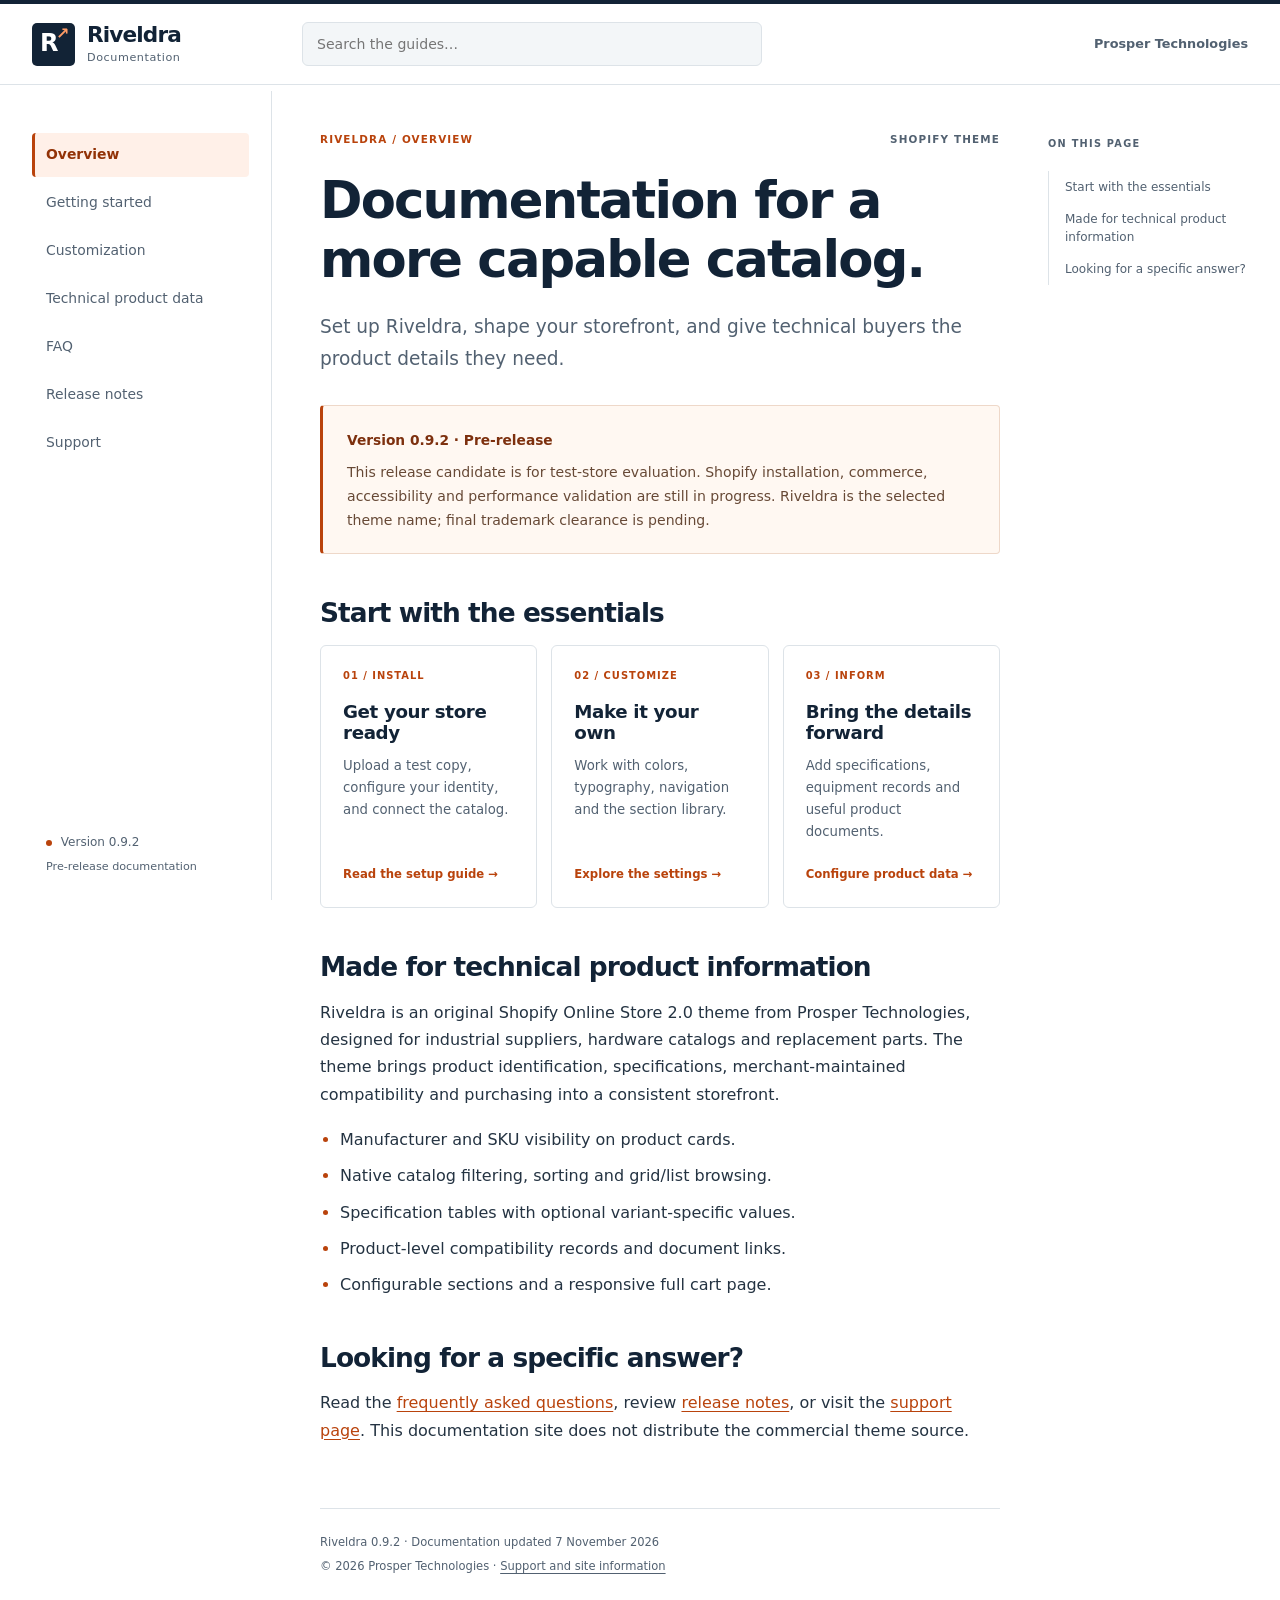
==== commit 88fadf6d: "Document Riveldra 0.9.2 QA and verified private support" ====
--- a/index.html
+++ b/index.html
@@ -67,7 +67,7 @@
           </nav>
         </details>
         <div class="sidebar-foot">
-          <span class="dot"></span> Version 0.9.1
+          <span class="dot"></span> Version 0.9.2
           <span class="small">Pre-release documentation</span>
         </div>
       </aside>
@@ -81,7 +81,7 @@
           product details they need.
         </p>
         <div class="notice">
-          <strong>Version 0.9.1 · Pre-release</strong>
+          <strong>Version 0.9.2 · Pre-release</strong>
           <p>
             This release candidate is for test-store evaluation. Shopify
             installation, commerce, accessibility and performance validation are
@@ -139,7 +139,7 @@
           not distribute the commercial theme source.
         </p>
         <footer class="article-footer">
-          <p>Riveldra 0.9.1 · Documentation updated 7 November 2026</p>
+          <p>Riveldra 0.9.2 · Documentation updated 7 November 2026</p>
           <p>
             © 2026 Prosper Technologies ·
             <a href="support.html">Support and site information</a>
--- a/styles.css
+++ b/styles.css
@@ -608,3 +608,9 @@
     transition: none;
   }
 }
+.support-form { display: grid; gap: 10px; margin: 28px 0 44px; }
+.support-form label { font-weight: 650; margin-top: 10px; }
+.support-form input:not([type="hidden"]), .support-form textarea { width: 100%; min-width: 0; padding: 12px; border: 1px solid #a5afb8; border-radius: 5px; font: inherit; color: #152637; background: #fff; }
+.support-form textarea { resize: vertical; }
+.support-form input:focus-visible, .support-form textarea:focus-visible { outline: 3px solid #a73f12; outline-offset: 3px; }
+.support-form .button { justify-self: start; cursor: pointer; font: inherit; }
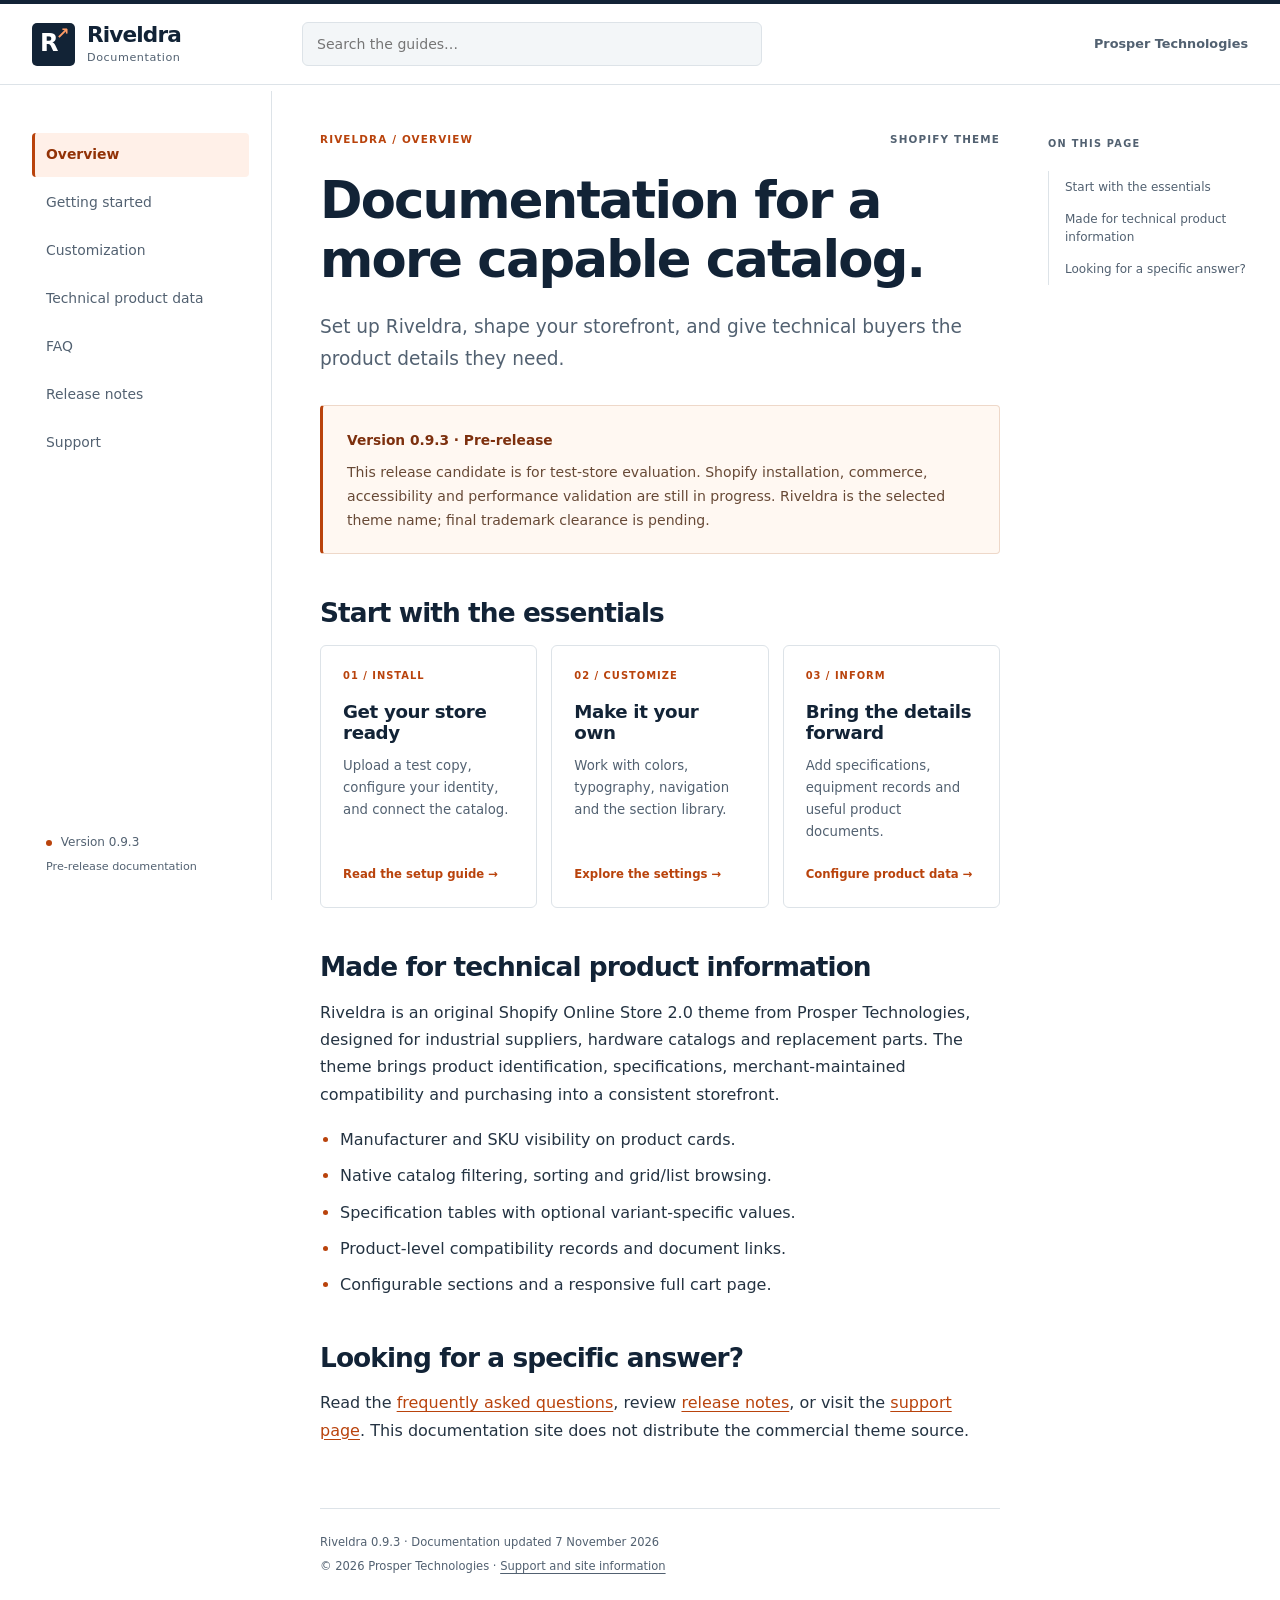
==== commit 6a2a37ce: "Document Riveldra 0.9.3 validation and remaining release gates" ====
--- a/index.html
+++ b/index.html
@@ -67,7 +67,7 @@
           </nav>
         </details>
         <div class="sidebar-foot">
-          <span class="dot"></span> Version 0.9.2
+          <span class="dot"></span> Version 0.9.3
           <span class="small">Pre-release documentation</span>
         </div>
       </aside>
@@ -81,7 +81,7 @@
           product details they need.
         </p>
         <div class="notice">
-          <strong>Version 0.9.2 · Pre-release</strong>
+          <strong>Version 0.9.3 · Pre-release</strong>
           <p>
             This release candidate is for test-store evaluation. Shopify
             installation, commerce, accessibility and performance validation are
@@ -139,7 +139,7 @@
           not distribute the commercial theme source.
         </p>
         <footer class="article-footer">
-          <p>Riveldra 0.9.2 · Documentation updated 7 November 2026</p>
+          <p>Riveldra 0.9.3 · Documentation updated 7 November 2026</p>
           <p>
             © 2026 Prosper Technologies ·
             <a href="support.html">Support and site information</a>
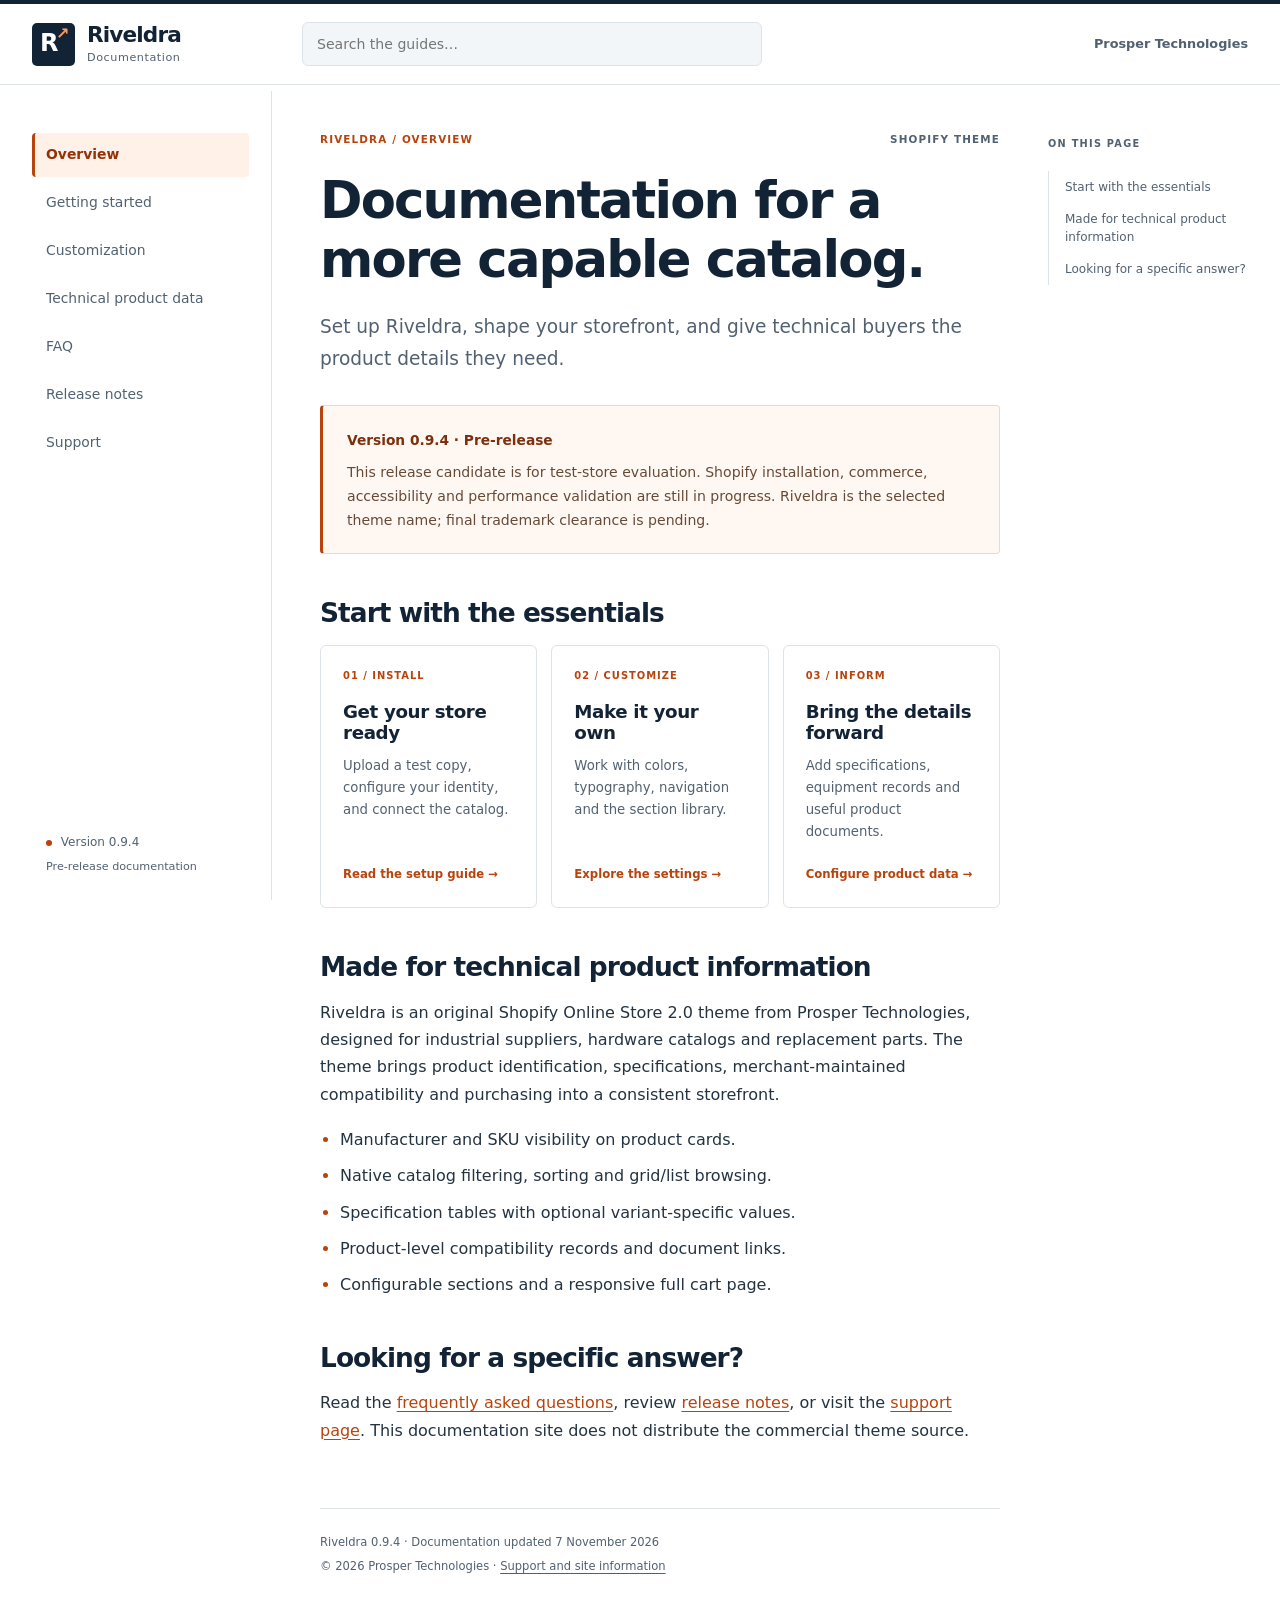
==== commit e6393a8c: "Document Riveldra 0.9.4 native account and commerce validation" ====
--- a/index.html
+++ b/index.html
@@ -67,7 +67,7 @@
           </nav>
         </details>
         <div class="sidebar-foot">
-          <span class="dot"></span> Version 0.9.3
+          <span class="dot"></span> Version 0.9.4
           <span class="small">Pre-release documentation</span>
         </div>
       </aside>
@@ -81,7 +81,7 @@
           product details they need.
         </p>
         <div class="notice">
-          <strong>Version 0.9.3 · Pre-release</strong>
+          <strong>Version 0.9.4 · Pre-release</strong>
           <p>
             This release candidate is for test-store evaluation. Shopify
             installation, commerce, accessibility and performance validation are
@@ -139,7 +139,7 @@
           not distribute the commercial theme source.
         </p>
         <footer class="article-footer">
-          <p>Riveldra 0.9.3 · Documentation updated 7 November 2026</p>
+          <p>Riveldra 0.9.4 · Documentation updated 7 November 2026</p>
           <p>
             © 2026 Prosper Technologies ·
             <a href="support.html">Support and site information</a>
